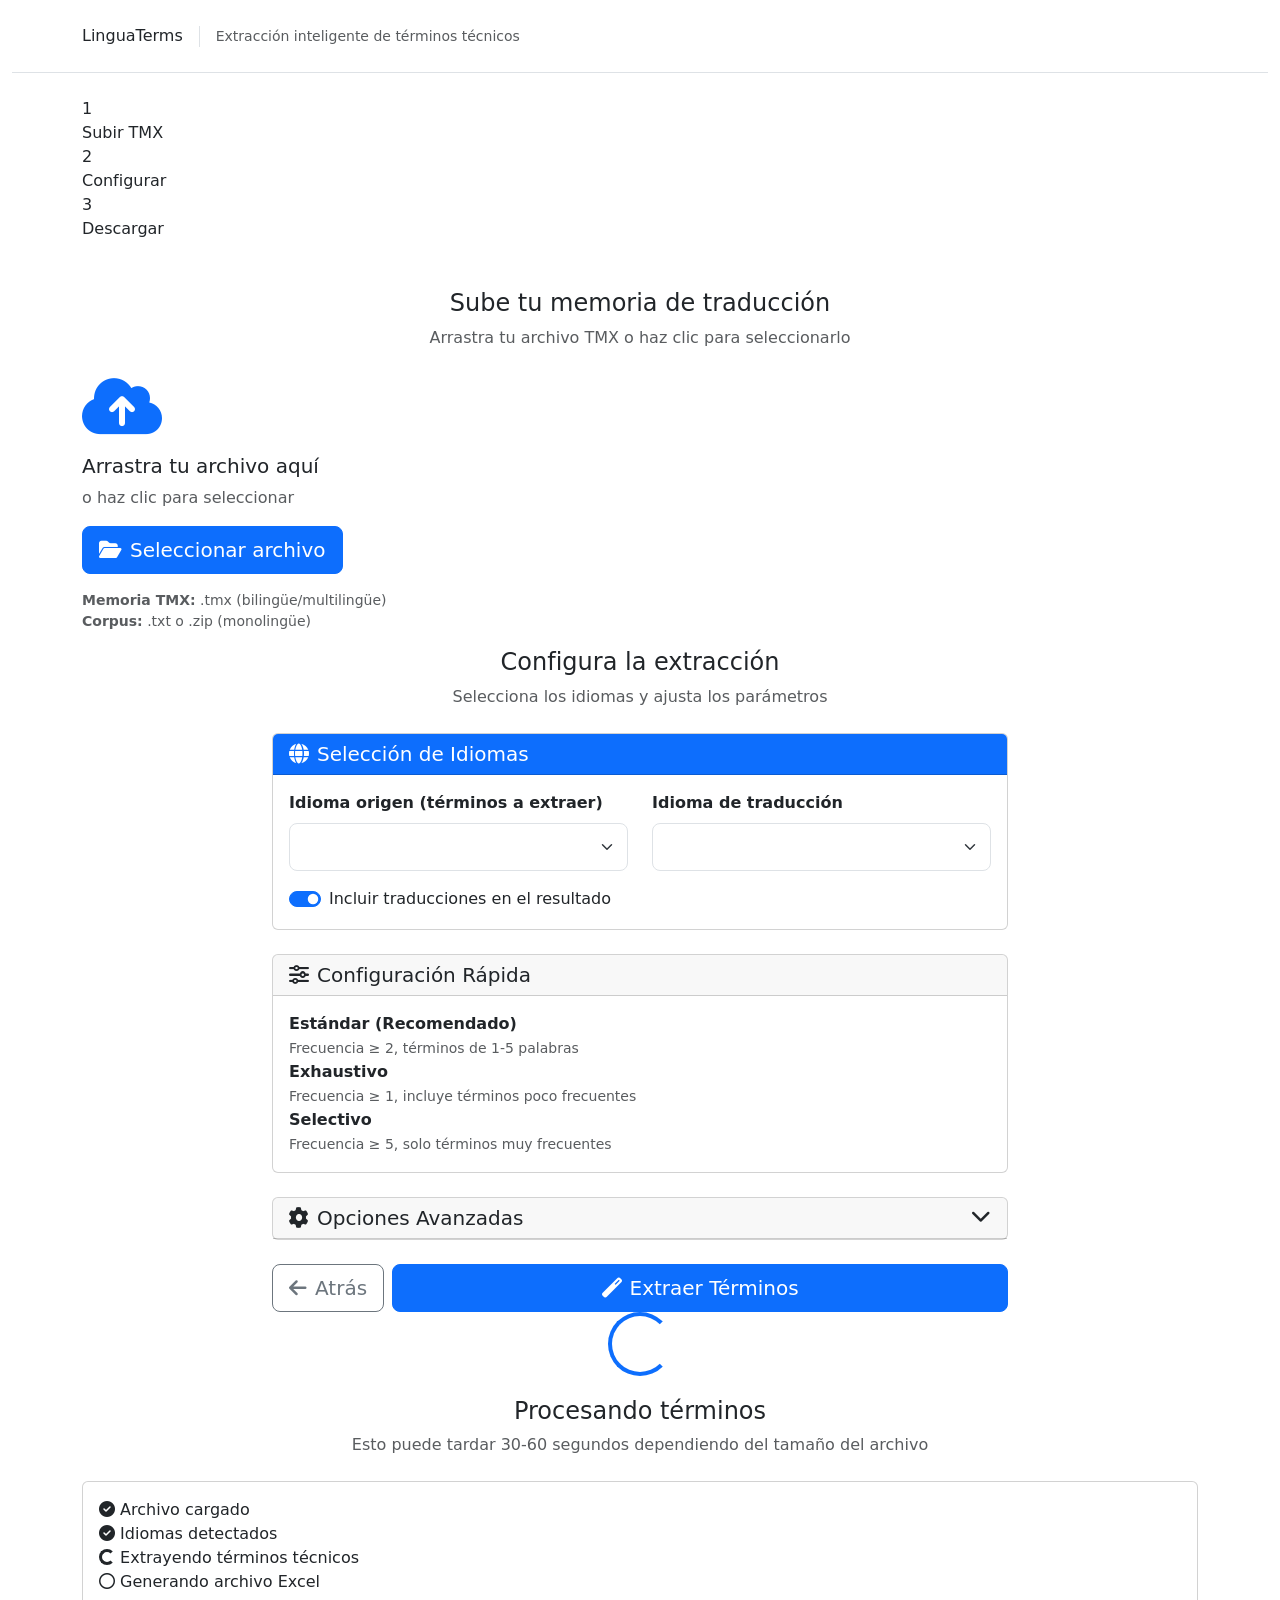
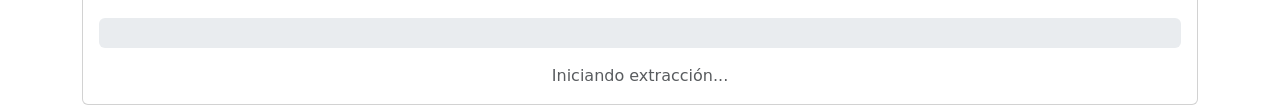
==== termsuite-api/app/templates/index_v2.html @ b97befb4 "feat(termsuite-api): Add TreeTagger integration and enhanced Docker setup - Add TreeTagger installat" ====
<!DOCTYPE html>
<html lang="es">
<head>
    <meta charset="UTF-8">
    <meta name="viewport" content="width=device-width, initial-scale=1.0">
    <title>LinguaTerms - Extractor de Términos</title>
    <link href="https://cdn.jsdelivr.net/npm/bootstrap@5.3.0/dist/css/bootstrap.min.css" rel="stylesheet">
    <link rel="stylesheet" href="https://cdnjs.cloudflare.com/ajax/libs/font-awesome/6.4.0/css/all.min.css">
    <link rel="stylesheet" href="/static/css/style_v2.css">
</head>
<body>
    <div class="container-fluid">
        <!-- Header -->
        <header class="py-4 mb-4 border-bottom">
            <div class="container">
                <div class="d-flex align-items-center justify-content-between">
                    <div class="d-flex align-items-center">
                        <div class="logo-container me-3">
                            <span class="logo-lingua">Lingua</span><span class="logo-terms">Terms</span>
                        </div>
                        <div class="border-start ps-3">
                            <p class="text-muted small mb-0">Extracción inteligente de términos técnicos</p>
                        </div>
                    </div>
                </div>
            </div>
        </header>

        <div class="container">
            <!-- Stepper -->
            <div class="stepper mb-5">
                <div class="step active" id="step-indicator-1">
                    <div class="step-number">1</div>
                    <div class="step-label">Subir TMX</div>
                </div>
                <div class="step-line"></div>
                <div class="step" id="step-indicator-2">
                    <div class="step-number">2</div>
                    <div class="step-label">Configurar</div>
                </div>
                <div class="step-line"></div>
                <div class="step" id="step-indicator-3">
                    <div class="step-number">3</div>
                    <div class="step-label">Descargar</div>
                </div>
            </div>

            <!-- Step 1: Upload -->
            <div class="step-content active" id="step-1">
                <div class="text-center mb-4">
                    <h2 class="h4">Sube tu memoria de traducción</h2>
                    <p class="text-muted">Arrastra tu archivo TMX o haz clic para seleccionarlo</p>
                </div>

                <div class="upload-zone" id="upload-zone">
                    <input type="file" id="tmx-file-input" accept=".tmx,.txt,.zip" hidden>
                    <div class="upload-content">
                        <i class="fas fa-cloud-upload-alt fa-4x text-primary mb-3"></i>
                        <h3 class="h5">Arrastra tu archivo aquí</h3>
                        <p class="text-muted mb-3">o haz clic para seleccionar</p>
                        <button class="btn btn-primary btn-lg" onclick="document.getElementById('tmx-file-input').click()">
                            <i class="fas fa-folder-open me-2"></i>Seleccionar archivo
                        </button>
                        <p class="text-muted small mt-3">
                            <strong>Memoria TMX:</strong> .tmx (bilingüe/multilingüe)<br>
                            <strong>Corpus:</strong> .txt o .zip (monolingüe)
                        </p>
                    </div>
                </div>

                <!-- File Preview -->
                <div class="file-preview mt-4" id="file-preview" style="display: none;">
                    <div class="card">
                        <div class="card-body">
                            <div class="row align-items-center">
                                <div class="col-auto">
                                    <i class="fas fa-file-alt fa-3x text-success"></i>
                                </div>
                                <div class="col">
                                    <h5 class="mb-1" id="file-name"></h5>
                                    <p class="text-muted mb-0" id="file-info"></p>
                                </div>
                                <div class="col-auto">
                                    <button class="btn btn-outline-danger btn-sm" onclick="removeFile()">
                                        <i class="fas fa-times"></i>
                                    </button>
                                </div>
                            </div>
                            <div class="mt-3" id="upload-progress" style="display: none;">
                                <div class="d-flex justify-content-between mb-1">
                                    <span class="small">Analizando archivo...</span>
                                    <span class="small" id="upload-percent">0%</span>
                                </div>
                                <div class="progress">
                                    <div class="progress-bar progress-bar-striped progress-bar-animated" id="upload-progress-bar" style="width: 0%"></div>
                                </div>
                            </div>
                            <div class="mt-3" id="file-analysis" style="display: none;">
                                <div class="alert alert-success mb-0">
                                    <i class="fas fa-check-circle me-2"></i>
                                    <strong>Archivo analizado correctamente</strong>
                                    <div class="mt-2" id="detected-languages"></div>
                                </div>
                                <button class="btn btn-primary btn-lg w-100 mt-3" onclick="goToStep(2)">
                                    Continuar <i class="fas fa-arrow-right ms-2"></i>
                                </button>
                            </div>
                        </div>
                    </div>
                </div>
            </div>

            <!-- Step 2: Configure -->
            <div class="step-content" id="step-2">
                <div class="text-center mb-4">
                    <h2 class="h4">Configura la extracción</h2>
                    <p class="text-muted">Selecciona los idiomas y ajusta los parámetros</p>
                </div>

                <div class="row">
                    <div class="col-lg-8 mx-auto">
                        <!-- Language Selection -->
                        <div class="card mb-4">
                            <div class="card-header bg-primary text-white">
                                <h5 class="mb-0"><i class="fas fa-globe me-2"></i>Selección de Idiomas</h5>
                            </div>
                            <div class="card-body">
                                <div class="row">
                                    <div class="col-md-6 mb-3">
                                        <label class="form-label fw-bold">Idioma origen (términos a extraer)</label>
                                        <select id="source-language" class="form-select form-select-lg">
                                            <!-- Se llenará dinámicamente -->
                                        </select>
                                    </div>
                                    <div class="col-md-6 mb-3" id="target-language-container">
                                        <label class="form-label fw-bold">Idioma de traducción</label>
                                        <select id="target-language" class="form-select form-select-lg">
                                            <!-- Se llenará dinámicamente -->
                                        </select>
                                    </div>
                                </div>
                                <div class="form-check form-switch">
                                    <input class="form-check-input" type="checkbox" id="include-translations" checked>
                                    <label class="form-check-label" for="include-translations">
                                        Incluir traducciones en el resultado
                                    </label>
                                </div>
                            </div>
                        </div>

                        <!-- Quick Config -->
                        <div class="card mb-4">
                            <div class="card-header">
                                <h5 class="mb-0"><i class="fas fa-sliders-h me-2"></i>Configuración Rápida</h5>
                            </div>
                            <div class="card-body">
                                <div class="config-preset active" data-preset="standard" onclick="selectPreset('standard')">
                                    <div class="preset-radio"></div>
                                    <div>
                                        <div class="fw-bold">Estándar (Recomendado)</div>
                                        <small class="text-muted">Frecuencia ≥ 2, términos de 1-5 palabras</small>
                                    </div>
                                </div>
                                <div class="config-preset" data-preset="exhaustive" onclick="selectPreset('exhaustive')">
                                    <div class="preset-radio"></div>
                                    <div>
                                        <div class="fw-bold">Exhaustivo</div>
                                        <small class="text-muted">Frecuencia ≥ 1, incluye términos poco frecuentes</small>
                                    </div>
                                </div>
                                <div class="config-preset" data-preset="selective" onclick="selectPreset('selective')">
                                    <div class="preset-radio"></div>
                                    <div>
                                        <div class="fw-bold">Selectivo</div>
                                        <small class="text-muted">Frecuencia ≥ 5, solo términos muy frecuentes</small>
                                    </div>
                                </div>
                            </div>
                        </div>

                        <!-- Advanced Options (Collapsed) -->
                        <div class="card mb-4">
                            <div class="card-header" style="cursor: pointer;" data-bs-toggle="collapse" data-bs-target="#advanced-options">
                                <h5 class="mb-0">
                                    <i class="fas fa-cog me-2"></i>Opciones Avanzadas
                                    <i class="fas fa-chevron-down float-end"></i>
                                </h5>
                            </div>
                            <div class="collapse" id="advanced-options">
                                <div class="card-body">
                                    <div class="mb-3">
                                        <label class="form-label">Frecuencia mínima: <span id="freq-value">2</span></label>
                                        <input type="range" class="form-range" id="min-frequency" min="1" max="10" value="2" oninput="updateFreqValue(this.value)">
                                    </div>
                                    <div class="row">
                                        <div class="col-md-6 mb-3">
                                            <label class="form-label">Palabras mínimas</label>
                                            <input type="number" class="form-control" id="min-words" value="1" min="1">
                                        </div>
                                        <div class="col-md-6 mb-3">
                                            <label class="form-label">Palabras máximas</label>
                                            <input type="number" class="form-control" id="max-words" value="5" min="1">
                                        </div>
                                    </div>
                                    <div class="form-check">
                                        <input class="form-check-input" type="checkbox" id="exclude-numbers">
                                        <label class="form-check-label" for="exclude-numbers">
                                            Excluir términos con números
                                        </label>
                                    </div>
                                </div>
                            </div>
                        </div>

                        <!-- Action Buttons -->
                        <div class="d-flex gap-2">
                            <button class="btn btn-outline-secondary btn-lg" onclick="goToStep(1)">
                                <i class="fas fa-arrow-left me-2"></i>Atrás
                            </button>
                            <button class="btn btn-primary btn-lg flex-grow-1" onclick="startExtraction()">
                                <i class="fas fa-magic me-2"></i>Extraer Términos
                            </button>
                        </div>
                    </div>
                </div>
            </div>

            <!-- Step 3: Results -->
            <div class="step-content" id="step-3">
                <!-- Processing -->
                <div id="processing-view">
                    <div class="text-center mb-4">
                        <div class="spinner-border text-primary mb-3" style="width: 4rem; height: 4rem;"></div>
                        <h2 class="h4">Procesando términos</h2>
                        <p class="text-muted">Esto puede tardar 30-60 segundos dependiendo del tamaño del archivo</p>
                    </div>

                    <div class="card">
                        <div class="card-body">
                            <div class="processing-steps">
                                <div class="processing-step completed">
                                    <i class="fas fa-check-circle"></i>
                                    <span>Archivo cargado</span>
                                </div>
                                <div class="processing-step completed">
                                    <i class="fas fa-check-circle"></i>
                                    <span>Idiomas detectados</span>
                                </div>
                                <div class="processing-step active">
                                    <div class="spinner-border spinner-border-sm"></div>
                                    <span>Extrayendo términos técnicos</span>
                                </div>
                                <div class="processing-step">
                                    <i class="far fa-circle"></i>
                                    <span>Generando archivo Excel</span>
                                </div>
                            </div>

                            <div class="progress mt-4" style="height: 30px;">
                                <div class="progress-bar progress-bar-striped progress-bar-animated" id="extraction-progress-bar" style="width: 0%">
                                    <span id="extraction-percent">0%</span>
                                </div>
                            </div>

                            <p class="text-center text-muted mt-3 mb-0" id="extraction-status">Iniciando extracción...</p>
                        </div>
                    </div>
                </div>

                <!-- Results -->
                <div id="results-view" style="display: none;">
                    <div class="text-center mb-4">
                        <div class="success-icon mb-3">
                            <i class="fas fa-check-circle"></i>
                        </div>
                        <h2 class="h4">¡Extracción completada!</h2>
                        <p class="text-muted">Tu archivo está listo para descargar</p>
                    </div>

                    <div class="row mb-4">
                        <div class="col-md-4">
                            <div class="stat-card">
                                <div class="stat-icon">
                                    <i class="fas fa-list"></i>
                                </div>
                                <div class="stat-value" id="stat-unique-terms">0</div>
                                <div class="stat-label">Términos únicos</div>
                            </div>
                        </div>
                        <div class="col-md-4">
                            <div class="stat-card">
                                <div class="stat-icon">
                                    <i class="fas fa-hashtag"></i>
                                </div>
                                <div class="stat-value" id="stat-total-occurrences">0</div>
                                <div class="stat-label">Ocurrencias totales</div>
                            </div>
                        </div>
                        <div class="col-md-4">
                            <div class="stat-card">
                                <div class="stat-icon">
                                    <i class="fas fa-globe"></i>
                                </div>
                                <div class="stat-value" id="stat-languages">-</div>
                                <div class="stat-label">Idiomas</div>
                            </div>
                        </div>
                    </div>

                    <div class="d-flex gap-2 justify-content-center">
                        <button class="btn btn-success btn-lg" onclick="downloadResults()">
                            <i class="fas fa-download me-2"></i>Descargar Excel
                        </button>
                        <button class="btn btn-outline-primary btn-lg" onclick="resetWizard()">
                            <i class="fas fa-redo me-2"></i>Procesar otro TMX
                        </button>
                    </div>
                </div>
            </div>
        </div>
    </div>

    <script src="https://cdn.jsdelivr.net/npm/bootstrap@5.3.0/dist/js/bootstrap.bundle.min.js"></script>
    <script src="/static/js/app_v2.js"></script>
</body>
</html>
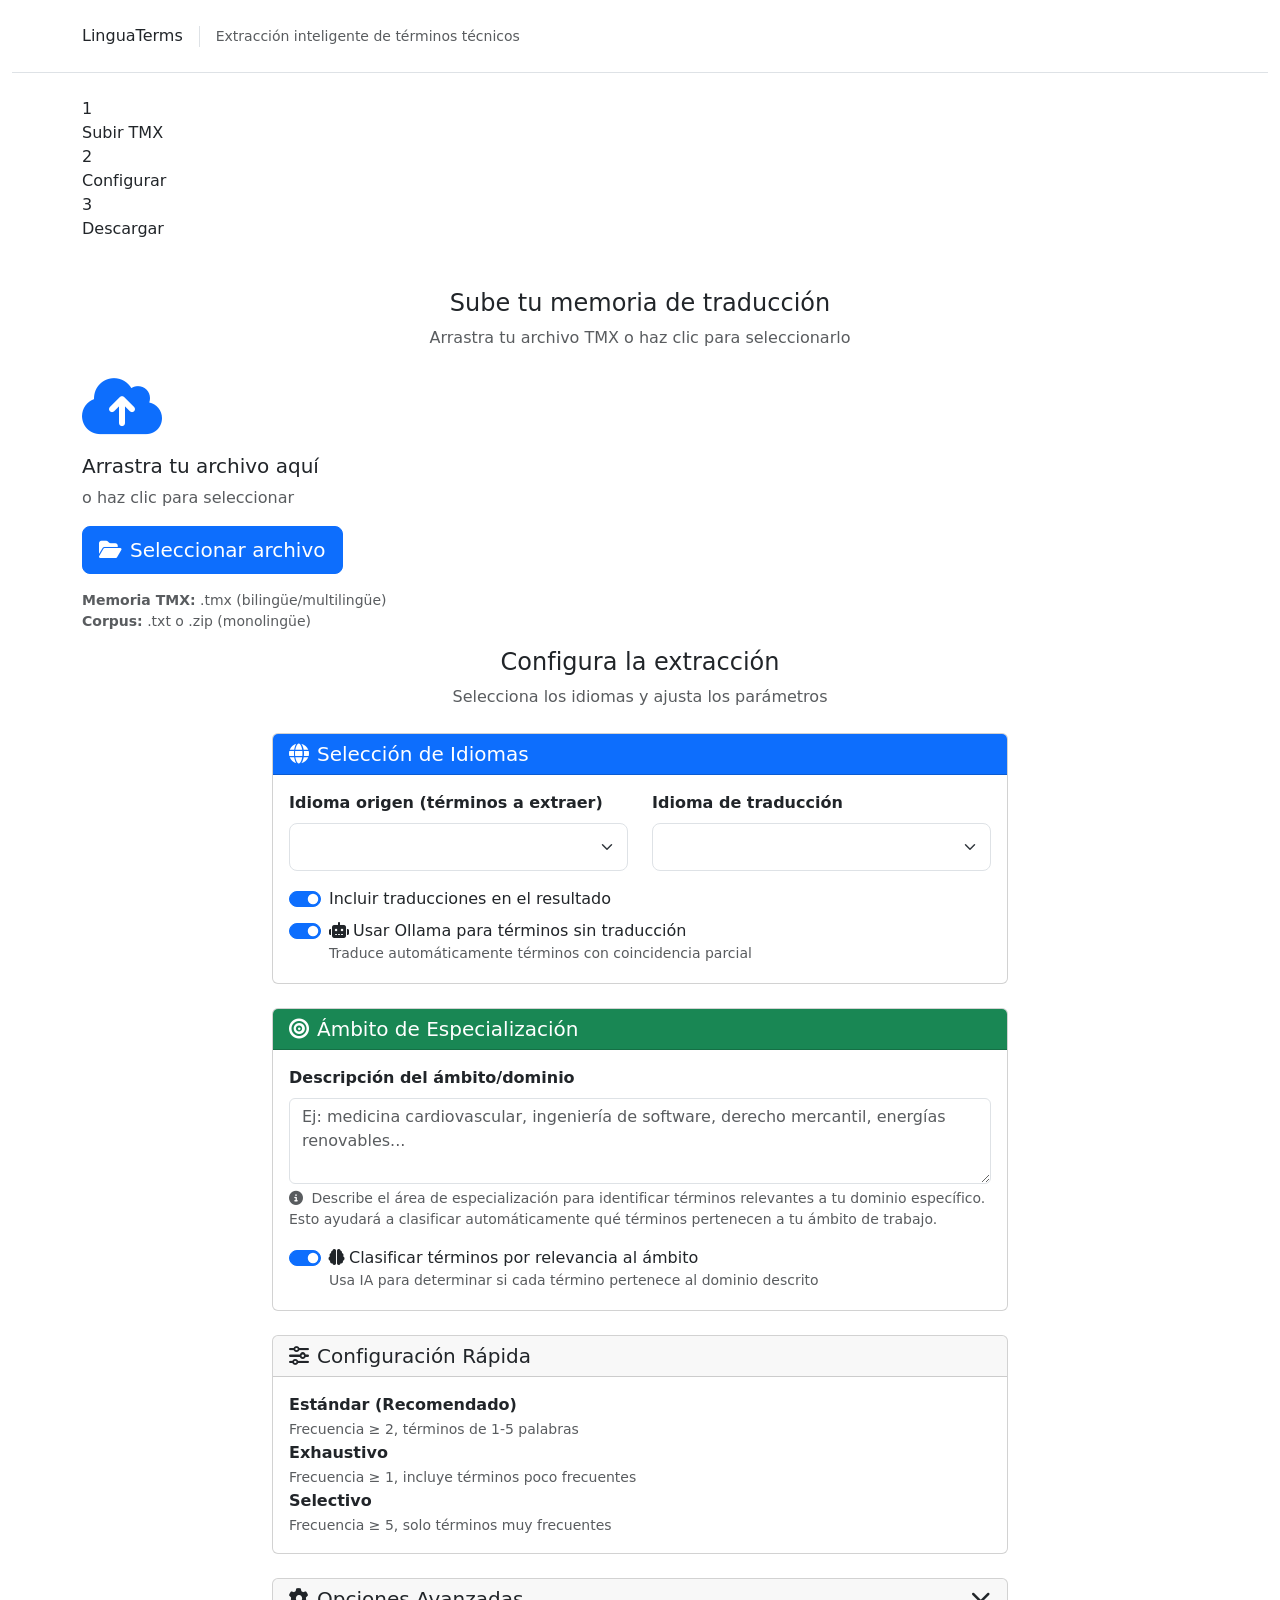
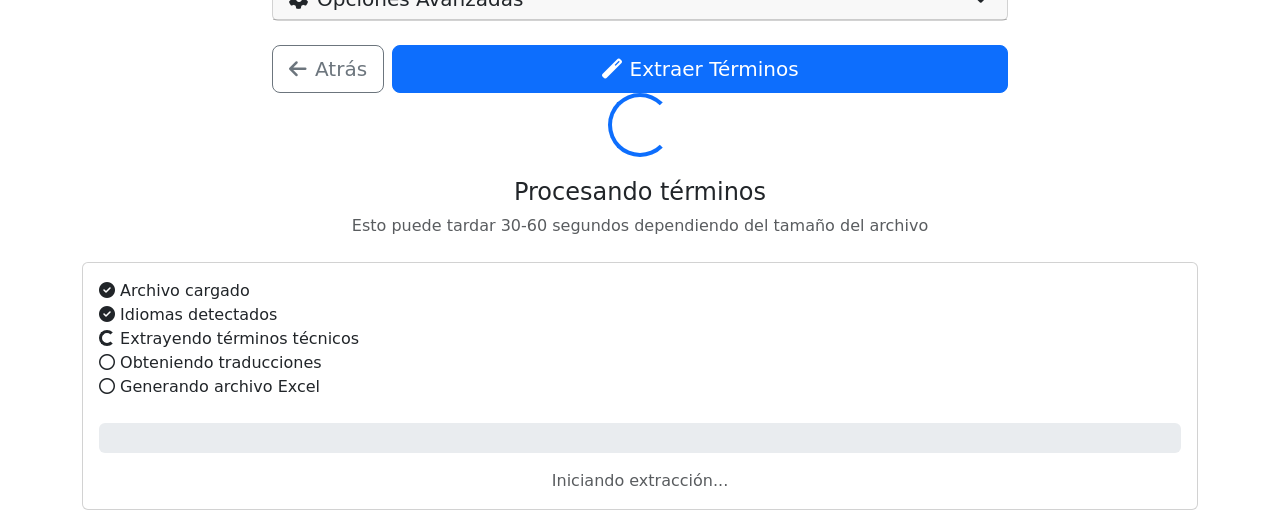
==== commit cb9f039e: "feat(termsuite-api): Enhance Ollama integration and optimize translation workflow - Add configuratio" ====
--- a/termsuite-api/app/templates/index_v2.html
+++ b/termsuite-api/app/templates/index_v2.html
@@ -145,6 +145,39 @@
                                         Incluir traducciones en el resultado
                                     </label>
                                 </div>
+                                <div class="form-check form-switch mt-2">
+                                    <input class="form-check-input" type="checkbox" id="use-ollama" checked>
+                                    <label class="form-check-label" for="use-ollama">
+                                        <i class="fas fa-robot me-1"></i>Usar Ollama para términos sin traducción
+                                        <small class="d-block text-muted">Traduce automáticamente términos con coincidencia parcial</small>
+                                    </label>
+                                </div>
+                            </div>
+                        </div>
+
+                        <!-- Domain Description -->
+                        <div class="card mb-4">
+                            <div class="card-header bg-success text-white">
+                                <h5 class="mb-0"><i class="fas fa-bullseye me-2"></i>Ámbito de Especialización</h5>
+                            </div>
+                            <div class="card-body">
+                                <div class="mb-3">
+                                    <label class="form-label fw-bold">Descripción del ámbito/dominio</label>
+                                    <textarea id="domain-description" class="form-control" rows="3" 
+                                              placeholder="Ej: medicina cardiovascular, ingeniería de software, derecho mercantil, energías renovables..."></textarea>
+                                    <div class="form-text">
+                                        <i class="fas fa-info-circle me-1"></i>
+                                        Describe el área de especialización para identificar términos relevantes a tu dominio específico.
+                                        Esto ayudará a clasificar automáticamente qué términos pertenecen a tu ámbito de trabajo.
+                                    </div>
+                                </div>
+                                <div class="form-check form-switch">
+                                    <input class="form-check-input" type="checkbox" id="use-domain-classification" checked>
+                                    <label class="form-check-label" for="use-domain-classification">
+                                        <i class="fas fa-brain me-1"></i>Clasificar términos por relevancia al ámbito
+                                        <small class="d-block text-muted">Usa IA para determinar si cada término pertenece al dominio descrito</small>
+                                    </label>
+                                </div>
                             </div>
                         </div>
 
@@ -252,6 +285,10 @@
                                 </div>
                                 <div class="processing-step">
                                     <i class="far fa-circle"></i>
+                                    <span>Obteniendo traducciones</span>
+                                </div>
+                                <div class="processing-step">
+                                    <i class="far fa-circle"></i>
                                     <span>Generando archivo Excel</span>
                                 </div>
                             </div>
@@ -308,7 +345,7 @@
                     </div>
 
                     <div class="d-flex gap-2 justify-content-center">
-                        <button class="btn btn-success btn-lg" onclick="downloadResults()">
+                        <button class="btn btn-success btn-lg btn-download" onclick="downloadResultsOptimized()">
                             <i class="fas fa-download me-2"></i>Descargar Excel
                         </button>
                         <button class="btn btn-outline-primary btn-lg" onclick="resetWizard()">
